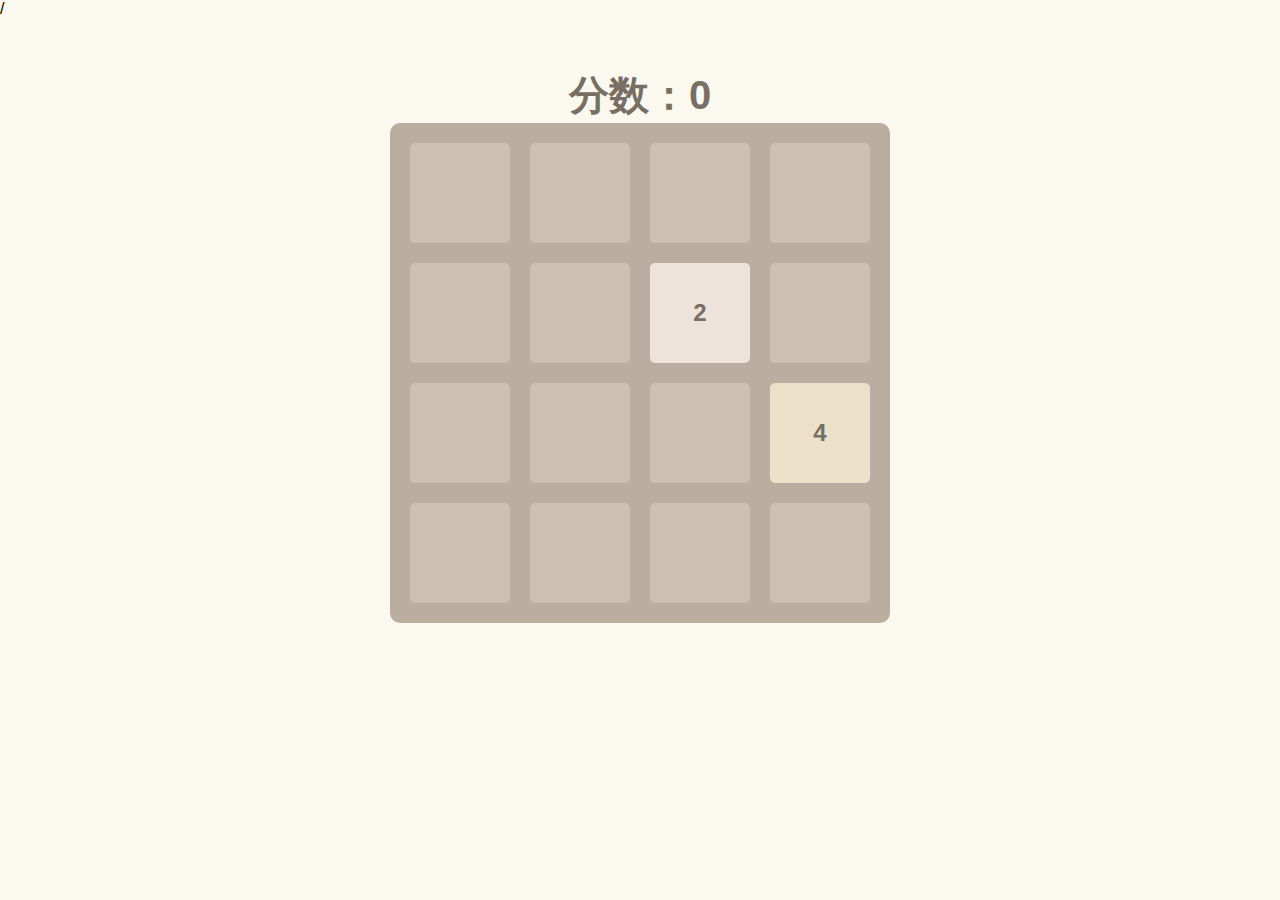
==== index.html @ f1e6ff45 "Add files via upload" ====
<!DOCTYPE html>
<html lang="en">

<head>
    <meta charset="UTF-8">
    <meta name="viewport" content="width=device-width, initial-scale=1.0">
    <link rel="stylesheet" href="./index.css">/
    <link rel="shortcut icon" href="https://www.2048.org/favicon.ico">
    <title>2048</title>
</head>

<body>
    <p class="grade">分数：<span id="score01">000</span> </p>
    <div class="all">
        <div class="cell n2" id="c00">2</div>
        <div class="cell n4" id="c01">4</div>
        <div class="cell n8" id="c02">8</div>
        <div class="cell n16" id="c03">16</div>
        <div class="cell n32" id="c10">32</div>
        <div class="cell n64" id="c11">64</div>
        <div class="cell n128" id="c12">128</div>
        <div class="cell n256" id="c13">256</div>
        <div class="cell n512" id="c20">512</div>
        <div class="cell n1024" id="c21">1024</div>
        <div class="cell n2048" id="c22">2048</div>
        <div class="cell n4096" id="c23">4096</div>
        <div class="cell n8192" id="c30">8192</div>
        <div class="cell" id="c31"></div>
        <div class="cell" id="c32"></div>
        <div class="cell" id="c33"></div>

    </div>
    <div class="gameover">
        <p>
            游戏结束！<br> 分数：<span id="score02">999999999</span> <br>
            <a href="">再来一次</a>
        </p>
    </div>
    <script src="./index.js"></script>
</body>

</html>
---- index.css ----
* {
    padding: 0;
    margin: 0;
    font-family: Arial;
    text-decoration: none;
}

body {
    background-color: #FAF8EF;
}

.grade {
    width: 500px;
    margin: 0 auto;
    margin-top: 50px;
    font-size: 40px;
    text-align: center;
    font-weight: bold;
    color: #776E65;
}

.all {
    width: 500px;
    height: 500px;
    margin: auto;
    background-color: #BBADA0;
    border-radius: 10px;
}

.cell {
    width: 100px;
    height: 100px;
    margin-top: 20px;
    margin-left: 20px;
    background-color: #ccc0b3;
    float: left;
    border-radius: 5px;
    font-size: 24px;
    font-weight: bold;
    color: #776E65;
    line-height: 100px;
    text-align: center;
}

.n2 {
    background-color: #eee3da;
}

.n4 {
    background-color: #ede0c8;
}

.n8 {
    background-color: #f2b179;
}

.n16 {
    background-color: #f59563;
}

.n32 {
    background-color: #f67c5f;
}

.n64 {
    background-color: #f65e3b;
}

.n128 {
    background-color: #edcf72;
}

.n256 {
    background-color: #edcc61;
}

.n512 {
    background-color: #9c0;
}

.n1024 {
    background-color: #33b5e5;
}

.n2048 {
    background-color: #09c;
}

.n4096 {
    background-color: #a6c;
}

.n8192 {
    background-color: #93c;
}

.gameover {
    display: none;
    position: absolute;
    top: 0;
    bottom: 0;
    left: 0;
    right: 0;
    background: rgba(0, 0, 0, 0.3);
}

.gameover p {
    width: 400px;
    height: 300px;
    background-color: white;
    position: absolute;
    top: 50%;
    left: 50%;
    margin-top: -150px;
    margin-left: -200px;
    border: solid 1px black;
    border-radius: 10px;
    font-size: 40px;
    line-height: 100px;
    text-align: center;
}

.gameover p a {
    background-color: #8F7A66;
    border-radius: 5px;
    padding: 15px;
    color: white;
}
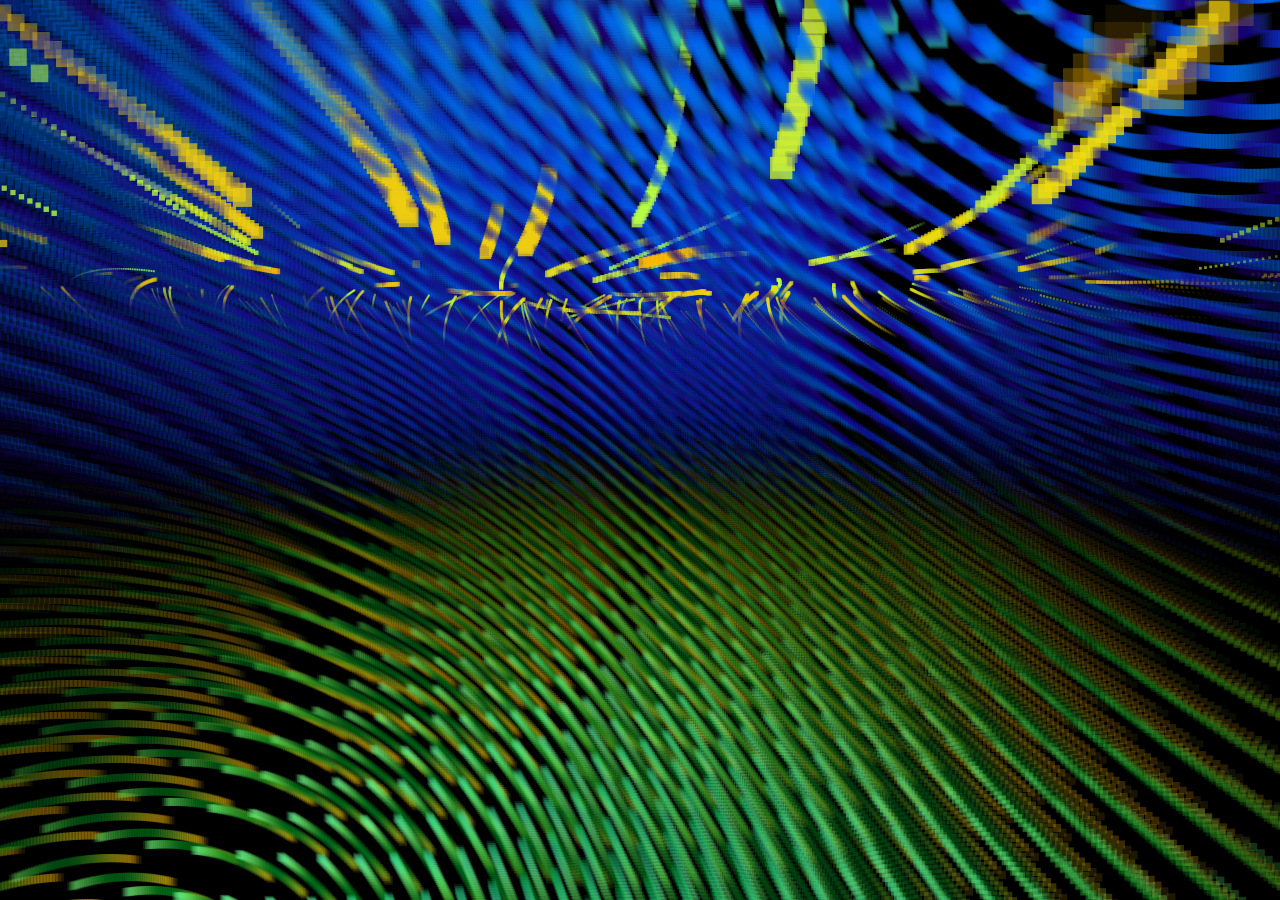
==== commit 174506fe: "Add files via upload" ====
--- a/index.html
+++ b/index.html
@@ -1,42 +1,567 @@
-<!DOCTYPE html>
-<html lang="en">
-
-<head>
-    <meta charset="UTF-8">
-    <meta name="viewport" content="width=device-width, initial-scale=1.0">
-    <link rel="stylesheet" href="./index.css">/
-    <link rel="shortcut icon" href="https://www.2048.org/favicon.ico">
-    <title>2048</title>
-</head>
-
-<body>
-    <p class="grade">分数：<span id="score01">000</span> </p>
-    <div class="all">
-        <div class="cell n2" id="c00">2</div>
-        <div class="cell n4" id="c01">4</div>
-        <div class="cell n8" id="c02">8</div>
-        <div class="cell n16" id="c03">16</div>
-        <div class="cell n32" id="c10">32</div>
-        <div class="cell n64" id="c11">64</div>
-        <div class="cell n128" id="c12">128</div>
-        <div class="cell n256" id="c13">256</div>
-        <div class="cell n512" id="c20">512</div>
-        <div class="cell n1024" id="c21">1024</div>
-        <div class="cell n2048" id="c22">2048</div>
-        <div class="cell n4096" id="c23">4096</div>
-        <div class="cell n8192" id="c30">8192</div>
-        <div class="cell" id="c31"></div>
-        <div class="cell" id="c32"></div>
-        <div class="cell" id="c33"></div>
-
-    </div>
-    <div class="gameover">
-        <p>
-            游戏结束！<br> 分数：<span id="score02">999999999</span> <br>
-            <a href="">再来一次</a>
-        </p>
-    </div>
-    <script src="./index.js"></script>
-</body>
-
-</html>+<!DOCTYPE HTML PUBLIC "-//W3C//DTD HTML 4.0 Transitional//EN">
+ 
+<embed src="D:\音乐\G.E.M.邓紫棋 - 龙卷风.mp3 " width="0" height="0" type="audio/mpeg loop="ture" autostart="ture" volume="0" .></EMBED>
+<HTML>
+<HEAD>
+  <TITLE> New Document </TITLE>
+  <META NAME="Generator" CONTENT="EditPlus">
+  <META NAME="Author" CONTENT="">
+  <META NAME="Keywords" CONTENT="">
+  <META NAME="Description" CONTENT="">
+  <style>
+      html, body {
+          margin: 0px;
+          width: 100%;
+          height: 100%;
+          overflow: hidden;
+          background: #000;
+      }
+
+      #canvas {
+          position: absolute;
+          width: 100%;
+          height: 100%;
+      }
+  </style>
+</HEAD>
+
+<BODY>
+  <canvas id="canvas"></canvas>
+  <script>
+      function project3D(x, y, z, vars) {
+
+          var p, d;
+          x -= vars.camX;
+          y -= vars.camY - 8;
+          z -= vars.camZ;
+          p = Math.atan2(x, z);
+          d = Math.sqrt(x * x + z * z);
+          x = Math.sin(p - vars.yaw) * d;
+          z = Math.cos(p - vars.yaw) * d;
+          p = Math.atan2(y, z);
+          d = Math.sqrt(y * y + z * z);
+          y = Math.sin(p - vars.pitch) * d;
+          z = Math.cos(p - vars.pitch) * d;
+          var rx1 = -1000;
+          var ry1 = 1;
+          var rx2 = 1000;
+          var ry2 = 1;
+          var rx3 = 0;
+          var ry3 = 0;
+          var rx4 = x;
+          var ry4 = z;
+          var uc = (ry4 - ry3) * (rx2 - rx1) - (rx4 - rx3) * (ry2 - ry1);
+          var ua = ((rx4 - rx3) * (ry1 - ry3) - (ry4 - ry3) * (rx1 - rx3)) / uc;
+          var ub = ((rx2 - rx1) * (ry1 - ry3) - (ry2 - ry1) * (rx1 - rx3)) / uc;
+          if (!z) z = 0.000000001;
+          if (ua > 0 && ua < 1 && ub > 0 && ub < 1) {
+              return {
+                  x: vars.cx + (rx1 + ua * (rx2 - rx1)) * vars.scale,
+                  y: vars.cy + y / z * vars.scale,
+                  d: (x * x + y * y + z * z)
+              };
+          } else {
+              return { d: -1 };
+          }
+      }
+
+
+      function elevation(x, y, z) {
+
+          var dist = Math.sqrt(x * x + y * y + z * z);
+          if (dist && z / dist >= -1 && z / dist <= 1) return Math.acos(z / dist);
+          return 0.00000001;
+      }
+
+
+      function rgb(col) {
+
+          col += 0.000001;
+          var r = parseInt((0.5 + Math.sin(col) * 0.5) * 16);
+          var g = parseInt((0.5 + Math.cos(col) * 0.5) * 16);
+          var b = parseInt((0.5 - Math.sin(col) * 0.5) * 16);
+          return "#" + r.toString(16) + g.toString(16) + b.toString(16);
+      }
+
+
+      function interpolateColors(RGB1, RGB2, degree) {
+
+          var w2 = degree;
+          var w1 = 1 - w2;
+          return [w1 * RGB1[0] + w2 * RGB2[0], w1 * RGB1[1] + w2 * RGB2[1], w1 * RGB1[2] + w2 * RGB2[2]];
+      }
+
+
+      function rgbArray(col) {
+
+          col += 0.000001;
+          var r = parseInt((0.5 + Math.sin(col) * 0.5) * 256);
+          var g = parseInt((0.5 + Math.cos(col) * 0.5) * 256);
+          var b = parseInt((0.5 - Math.sin(col) * 0.5) * 256);
+          return [r, g, b];
+      }
+
+
+      function colorString(arr) {
+
+          var r = parseInt(arr[0]);
+          var g = parseInt(arr[1]);
+          var b = parseInt(arr[2]);
+          return "#" + ("0" + r.toString(16)).slice(-2) + ("0" + g.toString(16)).slice(-2) + ("0" + b.toString(16)).slice(-2);
+      }
+
+
+      function process(vars) {
+
+
+          if (vars.points.length < vars.initParticles) for (var i = 0; i < 5; ++i) spawnParticle(vars);
+          var p, d, t;
+
+          p = Math.atan2(vars.camX, vars.camZ);
+          d = Math.sqrt(vars.camX * vars.camX + vars.camZ * vars.camZ);
+          d -= Math.sin(vars.frameNo / 80) / 25;
+          t = Math.cos(vars.frameNo / 300) / 165;
+          vars.camX = Math.sin(p + t) * d;
+          vars.camZ = Math.cos(p + t) * d;
+          vars.camY = -Math.sin(vars.frameNo / 220) * 15;
+          vars.yaw = Math.PI + p + t;
+          vars.pitch = elevation(vars.camX, vars.camZ, vars.camY) - Math.PI / 2;
+
+          var t;
+          for (var i = 0; i < vars.points.length; ++i) {
+
+              x = vars.points[i].x;
+              y = vars.points[i].y;
+              z = vars.points[i].z;
+              d = Math.sqrt(x * x + z * z) / 1.0075;
+              t = .1 / (1 + d * d / 5);
+              p = Math.atan2(x, z) + t;
+              vars.points[i].x = Math.sin(p) * d;
+              vars.points[i].z = Math.cos(p) * d;
+              vars.points[i].y += vars.points[i].vy * t * ((Math.sqrt(vars.distributionRadius) - d) * 2);
+              if (vars.points[i].y > vars.vortexHeight / 2 || d < .25) {
+                  vars.points.splice(i, 1);
+                  spawnParticle(vars);
+              }
+          }
+      }
+
+      function drawFloor(vars) {
+
+          var x, y, z, d, point, a;
+          for (var i = -25; i <= 25; i += 1) {
+              for (var j = -25; j <= 25; j += 1) {
+                  x = i * 2;
+                  z = j * 2;
+                  y = vars.floor;
+                  d = Math.sqrt(x * x + z * z);
+                  point = project3D(x, y - d * d / 85, z, vars);
+                  if (point.d != -1) {
+                      size = 1 + 15000 / (1 + point.d);
+                      a = 0.15 - Math.pow(d / 50, 4) * 0.15;
+                      if (a > 0) {
+                          vars.ctx.fillStyle = colorString(interpolateColors(rgbArray(d / 26 - vars.frameNo / 40), [0, 128, 32], .5 + Math.sin(d / 6 - vars.frameNo / 8) / 2));
+                          vars.ctx.globalAlpha = a;
+                          vars.ctx.fillRect(point.x - size / 2, point.y - size / 2, size, size);
+                      }
+                  }
+              }
+          }
+          vars.ctx.fillStyle = "#82f";
+          for (var i = -25; i <= 25; i += 1) {
+              for (var j = -25; j <= 25; j += 1) {
+                  x = i * 2;
+                  z = j * 2;
+                  y = -vars.floor;
+                  d = Math.sqrt(x * x + z * z);
+                  point = project3D(x, y + d * d / 85, z, vars);
+                  if (point.d != -1) {
+                      size = 1 + 15000 / (1 + point.d);
+                      a = 0.15 - Math.pow(d / 50, 4) * 0.15;
+                      if (a > 0) {
+                          vars.ctx.fillStyle = colorString(interpolateColors(rgbArray(-d / 26 - vars.frameNo / 40), [32, 0, 128], .5 + Math.sin(-d / 6 - vars.frameNo / 8) / 2));
+                          vars.ctx.globalAlpha = a;
+                          vars.ctx.fillRect(point.x - size / 2, point.y - size / 2, size, size);
+                      }
+                  }
+              }
+          }
+      }
+
+      function sortFunction(a, b) {
+          return b.dist - a.dist;
+      }
+
+      function draw(vars) {
+
+          vars.ctx.globalAlpha = .15;
+          vars.ctx.fillStyle = "#000";
+          vars.ctx.fillRect(0, 0, canvas.width, canvas.height);
+
+          drawFloor(vars);
+
+          var point, x, y, z, a;
+          for (var i = 0; i < vars.points.length; ++i) {
+              x = vars.points[i].x;
+              y = vars.points[i].y;
+              z = vars.points[i].z;
+              point = project3D(x, y, z, vars);
+              if (point.d != -1) {
+                  vars.points[i].dist = point.d;
+                  size = 1 + vars.points[i].radius / (1 + point.d);
+                  d = Math.abs(vars.points[i].y);
+                  a = .8 - Math.pow(d / (vars.vortexHeight / 2), 1000) * .8;
+                  vars.ctx.globalAlpha = a >= 0 && a <= 1 ? a : 0;
+                  vars.ctx.fillStyle = rgb(vars.points[i].color);
+                  if (point.x > -1 && point.x < vars.canvas.width && point.y > -1 && point.y < vars.canvas.height) vars.ctx.fillRect(point.x - size / 2, point.y - size / 2, size, size);
+              }
+          }
+          vars.points.sort(sortFunction);
+      }
+
+
+      function spawnParticle(vars) {
+
+          var p, ls;
+          pt = {};
+          p = Math.PI * 2 * Math.random();
+          ls = Math.sqrt(Math.random() * vars.distributionRadius);
+          pt.x = Math.sin(p) * ls;
+          pt.y = -vars.vortexHeight / 2;
+          pt.vy = vars.initV / 20 + Math.random() * vars.initV;
+          pt.z = Math.cos(p) * ls;
+          pt.radius = 200 + 800 * Math.random();
+          pt.color = pt.radius / 1000 + vars.frameNo / 250;
+          vars.points.push(pt);
+      }
+
+      function frame(vars) {
+
+          if (vars === undefined) {
+              var vars = {};
+              vars.canvas = document.querySelector("canvas");
+              vars.ctx = vars.canvas.getContext("2d");
+              vars.canvas.width = document.body.clientWidth;
+              vars.canvas.height = document.body.clientHeight;
+              window.addEventListener("resize", function () {
+                  vars.canvas.width = document.body.clientWidth;
+                  vars.canvas.height = document.body.clientHeight;
+                  vars.cx = vars.canvas.width / 2;
+                  vars.cy = vars.canvas.height / 2;
+              }, true);
+              vars.frameNo = 0;
+
+              vars.camX = 0;
+              vars.camY = 0;
+              vars.camZ = -14;
+              vars.pitch = elevation(vars.camX, vars.camZ, vars.camY) - Math.PI / 2;
+              vars.yaw = 0;
+              vars.cx = vars.canvas.width / 2;
+              vars.cy = vars.canvas.height / 2;
+              vars.bounding = 10;
+              vars.scale = 500;
+              vars.floor = 26.5;
+
+              vars.points = [];
+              vars.initParticles = 2000;
+              vars.initV = .01;
+              vars.distributionRadius = 800;
+              vars.vortexHeight = 25;
+          }
+
+          vars.frameNo++;
+          requestAnimationFrame(function () {
+              frame(vars);
+          });
+
+          process(vars);
+          draw(vars);
+      }
+      frame();
+
+  </script>
+</BODY>
+</HTML> <!DOCTYPE HTML PUBLIC "-//W3C//DTD HTML 4.0 Transitional//EN">
+ 
+   <!-- <embed src="D:\音乐\G.E.M.邓紫棋 - 龙卷风.mp3 " width="0" height="0" type="audio/mpeg loop="ture" autostart="ture" volume="0" .></EMBED> -->
+ <HTML>
+ <HEAD>
+     <TITLE> New Document </TITLE>
+     <META NAME="Generator" CONTENT="EditPlus">
+     <META NAME="Author" CONTENT="">
+     <META NAME="Keywords" CONTENT="">
+     <META NAME="Description" CONTENT="">
+     <style>
+         html, body {
+             margin: 0px;
+             width: 100%;
+             height: 100%;
+             overflow: hidden;
+             background: #000;
+         }
+ 
+         #canvas {
+             position: absolute;
+             width: 100%;
+             height: 100%;
+         }
+     </style>
+ </HEAD>
+ 
+ <BODY>
+     <canvas id="canvas"></canvas>
+     <script>
+         function project3D(x, y, z, vars) {
+ 
+             var p, d;
+             x -= vars.camX;
+             y -= vars.camY - 8;
+             z -= vars.camZ;
+             p = Math.atan2(x, z);
+             d = Math.sqrt(x * x + z * z);
+             x = Math.sin(p - vars.yaw) * d;
+             z = Math.cos(p - vars.yaw) * d;
+             p = Math.atan2(y, z);
+             d = Math.sqrt(y * y + z * z);
+             y = Math.sin(p - vars.pitch) * d;
+             z = Math.cos(p - vars.pitch) * d;
+             var rx1 = -1000;
+             var ry1 = 1;
+             var rx2 = 1000;
+             var ry2 = 1;
+             var rx3 = 0;
+             var ry3 = 0;
+             var rx4 = x;
+             var ry4 = z;
+             var uc = (ry4 - ry3) * (rx2 - rx1) - (rx4 - rx3) * (ry2 - ry1);
+             var ua = ((rx4 - rx3) * (ry1 - ry3) - (ry4 - ry3) * (rx1 - rx3)) / uc;
+             var ub = ((rx2 - rx1) * (ry1 - ry3) - (ry2 - ry1) * (rx1 - rx3)) / uc;
+             if (!z) z = 0.000000001;
+             if (ua > 0 && ua < 1 && ub > 0 && ub < 1) {
+                 return {
+                     x: vars.cx + (rx1 + ua * (rx2 - rx1)) * vars.scale,
+                     y: vars.cy + y / z * vars.scale,
+                     d: (x * x + y * y + z * z)
+                 };
+             } else {
+                 return { d: -1 };
+             }
+         }
+ 
+ 
+         function elevation(x, y, z) {
+ 
+             var dist = Math.sqrt(x * x + y * y + z * z);
+             if (dist && z / dist >= -1 && z / dist <= 1) return Math.acos(z / dist);
+             return 0.00000001;
+         }
+ 
+ 
+         function rgb(col) {
+ 
+             col += 0.000001;
+             var r = parseInt((0.5 + Math.sin(col) * 0.5) * 16);
+             var g = parseInt((0.5 + Math.cos(col) * 0.5) * 16);
+             var b = parseInt((0.5 - Math.sin(col) * 0.5) * 16);
+             return "#" + r.toString(16) + g.toString(16) + b.toString(16);
+         }
+ 
+ 
+         function interpolateColors(RGB1, RGB2, degree) {
+ 
+             var w2 = degree;
+             var w1 = 1 - w2;
+             return [w1 * RGB1[0] + w2 * RGB2[0], w1 * RGB1[1] + w2 * RGB2[1], w1 * RGB1[2] + w2 * RGB2[2]];
+         }
+ 
+ 
+         function rgbArray(col) {
+ 
+             col += 0.000001;
+             var r = parseInt((0.5 + Math.sin(col) * 0.5) * 256);
+             var g = parseInt((0.5 + Math.cos(col) * 0.5) * 256);
+             var b = parseInt((0.5 - Math.sin(col) * 0.5) * 256);
+             return [r, g, b];
+         }
+ 
+ 
+         function colorString(arr) {
+ 
+             var r = parseInt(arr[0]);
+             var g = parseInt(arr[1]);
+             var b = parseInt(arr[2]);
+             return "#" + ("0" + r.toString(16)).slice(-2) + ("0" + g.toString(16)).slice(-2) + ("0" + b.toString(16)).slice(-2);
+         }
+ 
+ 
+         function process(vars) {
+ 
+ 
+             if (vars.points.length < vars.initParticles) for (var i = 0; i < 5; ++i) spawnParticle(vars);
+             var p, d, t;
+ 
+             p = Math.atan2(vars.camX, vars.camZ);
+             d = Math.sqrt(vars.camX * vars.camX + vars.camZ * vars.camZ);
+             d -= Math.sin(vars.frameNo / 80) / 25;
+             t = Math.cos(vars.frameNo / 300) / 165;
+             vars.camX = Math.sin(p + t) * d;
+             vars.camZ = Math.cos(p + t) * d;
+             vars.camY = -Math.sin(vars.frameNo / 220) * 15;
+             vars.yaw = Math.PI + p + t;
+             vars.pitch = elevation(vars.camX, vars.camZ, vars.camY) - Math.PI / 2;
+ 
+             var t;
+             for (var i = 0; i < vars.points.length; ++i) {
+ 
+                 x = vars.points[i].x;
+                 y = vars.points[i].y;
+                 z = vars.points[i].z;
+                 d = Math.sqrt(x * x + z * z) / 1.0075;
+                 t = .1 / (1 + d * d / 5);
+                 p = Math.atan2(x, z) + t;
+                 vars.points[i].x = Math.sin(p) * d;
+                 vars.points[i].z = Math.cos(p) * d;
+                 vars.points[i].y += vars.points[i].vy * t * ((Math.sqrt(vars.distributionRadius) - d) * 2);
+                 if (vars.points[i].y > vars.vortexHeight / 2 || d < .25) {
+                     vars.points.splice(i, 1);
+                     spawnParticle(vars);
+                 }
+             }
+         }
+ 
+         function drawFloor(vars) {
+ 
+             var x, y, z, d, point, a;
+             for (var i = -25; i <= 25; i += 1) {
+                 for (var j = -25; j <= 25; j += 1) {
+                     x = i * 2;
+                     z = j * 2;
+                     y = vars.floor;
+                     d = Math.sqrt(x * x + z * z);
+                     point = project3D(x, y - d * d / 85, z, vars);
+                     if (point.d != -1) {
+                         size = 1 + 15000 / (1 + point.d);
+                         a = 0.15 - Math.pow(d / 50, 4) * 0.15;
+                         if (a > 0) {
+                             vars.ctx.fillStyle = colorString(interpolateColors(rgbArray(d / 26 - vars.frameNo / 40), [0, 128, 32], .5 + Math.sin(d / 6 - vars.frameNo / 8) / 2));
+                             vars.ctx.globalAlpha = a;
+                             vars.ctx.fillRect(point.x - size / 2, point.y - size / 2, size, size);
+                         }
+                     }
+                 }
+             }
+             vars.ctx.fillStyle = "#82f";
+             for (var i = -25; i <= 25; i += 1) {
+                 for (var j = -25; j <= 25; j += 1) {
+                     x = i * 2;
+                     z = j * 2;
+                     y = -vars.floor;
+                     d = Math.sqrt(x * x + z * z);
+                     point = project3D(x, y + d * d / 85, z, vars);
+                     if (point.d != -1) {
+                         size = 1 + 15000 / (1 + point.d);
+                         a = 0.15 - Math.pow(d / 50, 4) * 0.15;
+                         if (a > 0) {
+                             vars.ctx.fillStyle = colorString(interpolateColors(rgbArray(-d / 26 - vars.frameNo / 40), [32, 0, 128], .5 + Math.sin(-d / 6 - vars.frameNo / 8) / 2));
+                             vars.ctx.globalAlpha = a;
+                             vars.ctx.fillRect(point.x - size / 2, point.y - size / 2, size, size);
+                         }
+                     }
+                 }
+             }
+         }
+ 
+         function sortFunction(a, b) {
+             return b.dist - a.dist;
+         }
+ 
+         function draw(vars) {
+ 
+             vars.ctx.globalAlpha = .15;
+             vars.ctx.fillStyle = "#000";
+             vars.ctx.fillRect(0, 0, canvas.width, canvas.height);
+ 
+             drawFloor(vars);
+ 
+             var point, x, y, z, a;
+             for (var i = 0; i < vars.points.length; ++i) {
+                 x = vars.points[i].x;
+                 y = vars.points[i].y;
+                 z = vars.points[i].z;
+                 point = project3D(x, y, z, vars);
+                 if (point.d != -1) {
+                     vars.points[i].dist = point.d;
+                     size = 1 + vars.points[i].radius / (1 + point.d);
+                     d = Math.abs(vars.points[i].y);
+                     a = .8 - Math.pow(d / (vars.vortexHeight / 2), 1000) * .8;
+                     vars.ctx.globalAlpha = a >= 0 && a <= 1 ? a : 0;
+                     vars.ctx.fillStyle = rgb(vars.points[i].color);
+                     if (point.x > -1 && point.x < vars.canvas.width && point.y > -1 && point.y < vars.canvas.height) vars.ctx.fillRect(point.x - size / 2, point.y - size / 2, size, size);
+                 }
+             }
+             vars.points.sort(sortFunction);
+         }
+ 
+ 
+         function spawnParticle(vars) {
+ 
+             var p, ls;
+             pt = {};
+             p = Math.PI * 2 * Math.random();
+             ls = Math.sqrt(Math.random() * vars.distributionRadius);
+             pt.x = Math.sin(p) * ls;
+             pt.y = -vars.vortexHeight / 2;
+             pt.vy = vars.initV / 20 + Math.random() * vars.initV;
+             pt.z = Math.cos(p) * ls;
+             pt.radius = 200 + 800 * Math.random();
+             pt.color = pt.radius / 1000 + vars.frameNo / 250;
+             vars.points.push(pt);
+         }
+ 
+         function frame(vars) {
+ 
+             if (vars === undefined) {
+                 var vars = {};
+                 vars.canvas = document.querySelector("canvas");
+                 vars.ctx = vars.canvas.getContext("2d");
+                 vars.canvas.width = document.body.clientWidth;
+                 vars.canvas.height = document.body.clientHeight;
+                 window.addEventListener("resize", function () {
+                     vars.canvas.width = document.body.clientWidth;
+                     vars.canvas.height = document.body.clientHeight;
+                     vars.cx = vars.canvas.width / 2;
+                     vars.cy = vars.canvas.height / 2;
+                 }, true);
+                 vars.frameNo = 0;
+ 
+                 vars.camX = 0;
+                 vars.camY = 0;
+                 vars.camZ = -14;
+                 vars.pitch = elevation(vars.camX, vars.camZ, vars.camY) - Math.PI / 2;
+                 vars.yaw = 0;
+                 vars.cx = vars.canvas.width / 2;
+                 vars.cy = vars.canvas.height / 2;
+                 vars.bounding = 10;
+                 vars.scale = 500;
+                 vars.floor = 26.5;
+ 
+                 vars.points = [];
+                 vars.initParticles = 2000;
+                 vars.initV = .01;
+                 vars.distributionRadius = 800;
+                 vars.vortexHeight = 25;
+             }
+ 
+             vars.frameNo++;
+             requestAnimationFrame(function () {
+                 frame(vars);
+             });
+ 
+             process(vars);
+             draw(vars);
+         }
+         frame();
+ 
+     </script>
+ </BODY>
+ </HTML>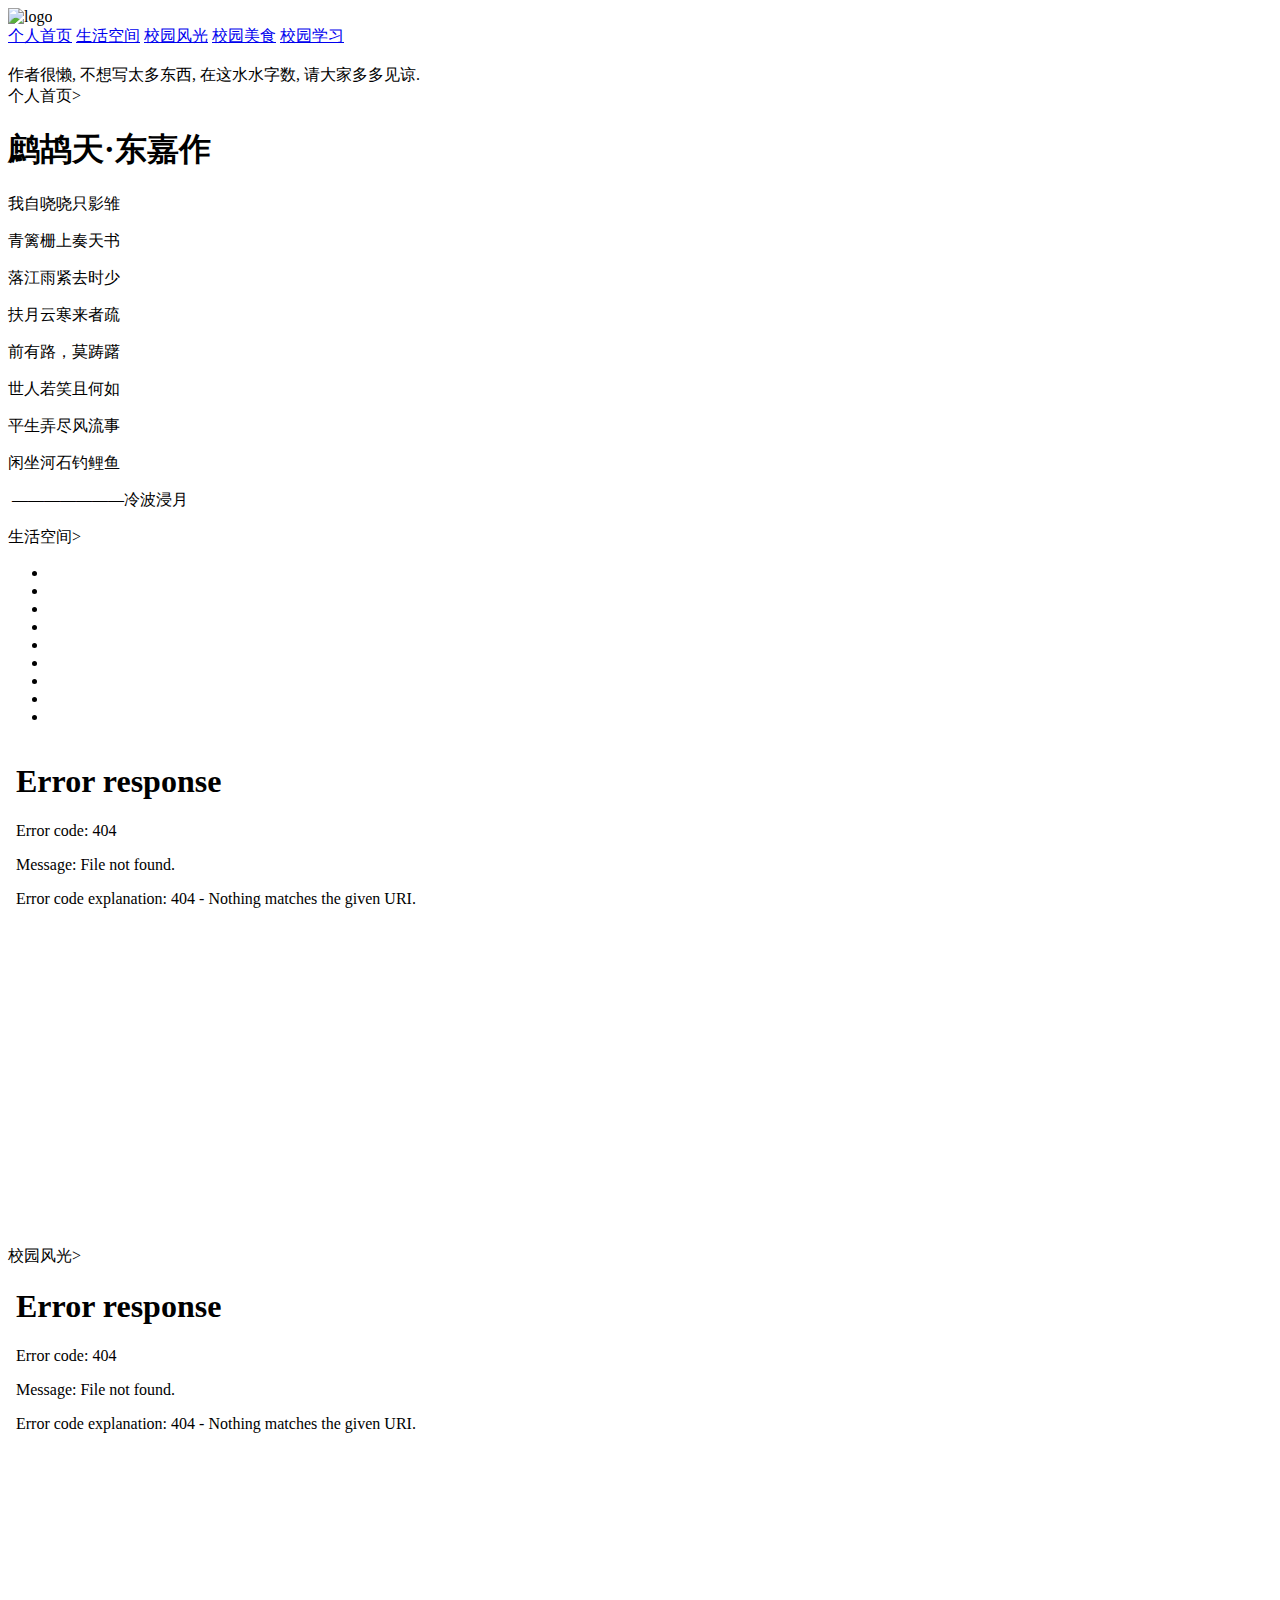
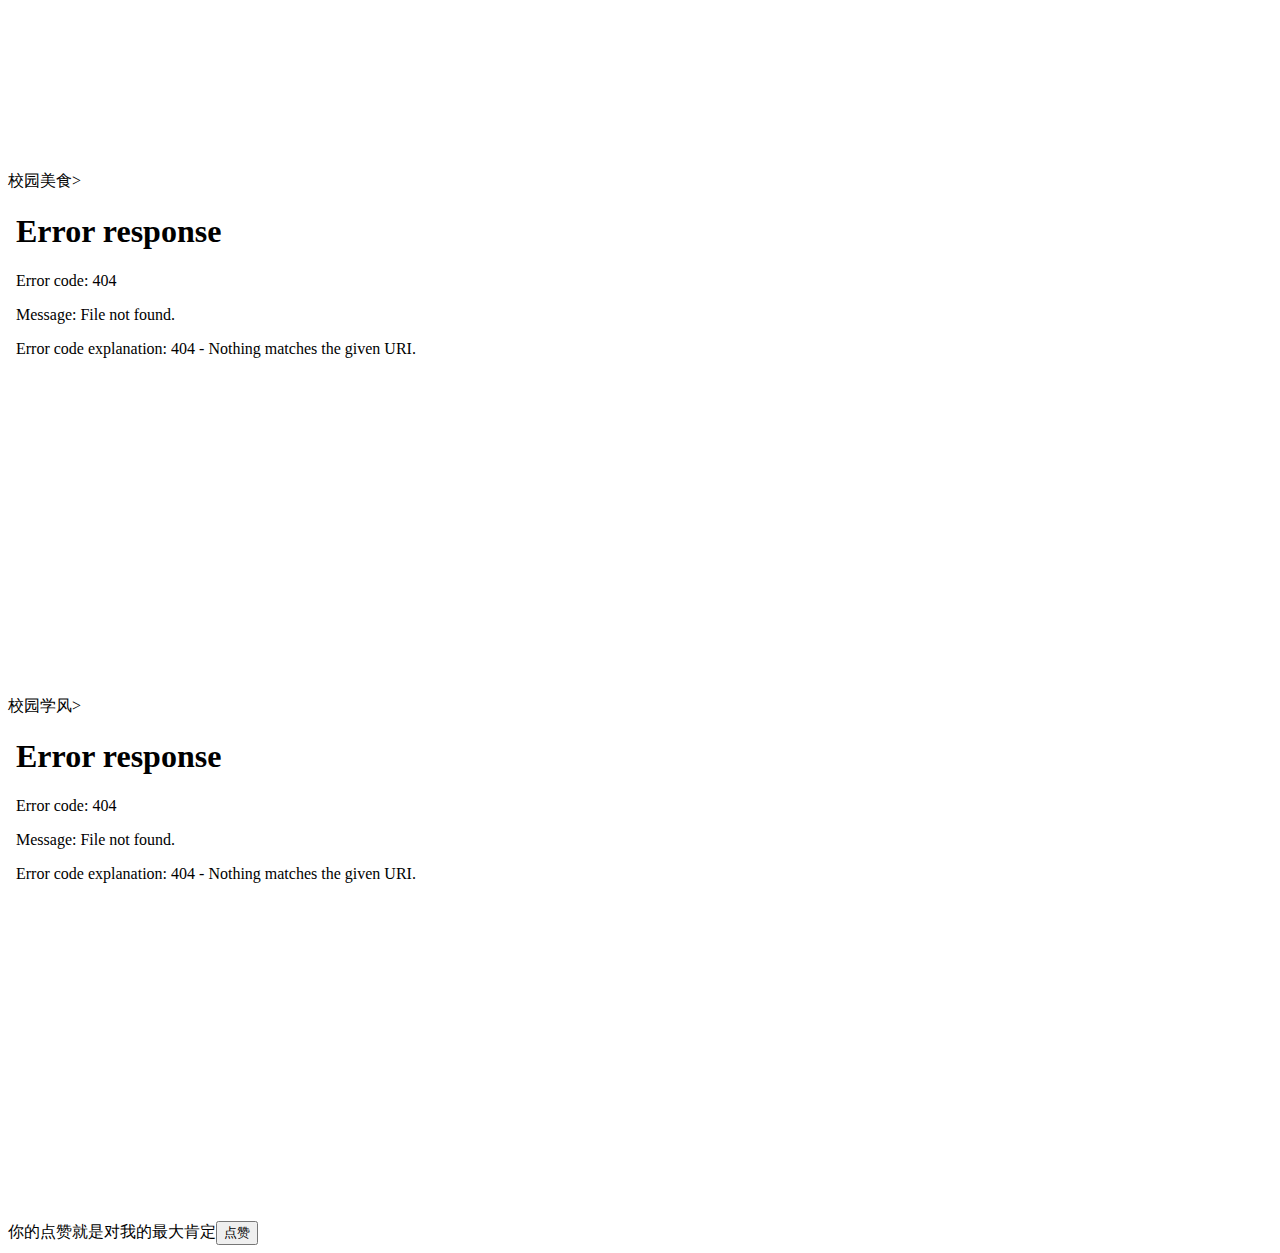
==== commit 20595c3d: "Add files via upload" ====
--- a/index.html
+++ b/index.html
@@ -1,567 +1,142 @@
-<!DOCTYPE HTML PUBLIC "-//W3C//DTD HTML 4.0 Transitional//EN">
- 
-<embed src="D:\音乐\G.E.M.邓紫棋 - 龙卷风.mp3 " width="0" height="0" type="audio/mpeg loop="ture" autostart="ture" volume="0" .></EMBED>
-<HTML>
-<HEAD>
-  <TITLE> New Document </TITLE>
-  <META NAME="Generator" CONTENT="EditPlus">
-  <META NAME="Author" CONTENT="">
-  <META NAME="Keywords" CONTENT="">
-  <META NAME="Description" CONTENT="">
-  <style>
-      html, body {
-          margin: 0px;
-          width: 100%;
-          height: 100%;
-          overflow: hidden;
-          background: #000;
-      }
+<!DOCTYPE html>
+<html lang="en">
+  <head>
+    <meta charset="UTF-8" />
+    <meta http-equiv="X-UA-Compatible" content="IE=edge" />
+    <meta name="viewport" content="width=device-width, initial-scale=1.0" />
+    <link rel="stylesheet" href="css/bootstrap.min.css" />
+    <link
+      rel="stylesheet"
+      href="css/font-awesome-4.7.0/css/font-awesome.min.css"
+    />
+    <link rel="stylesheet" href="css/style-index.css" />
+    <script src="js/jquery.min.js"></script>
+    <script src="js/index-js.js"></script>
+    <title>webpages</title>
+  </head>
 
-      #canvas {
-          position: absolute;
-          width: 100%;
-          height: 100%;
-      }
-  </style>
-</HEAD>
-
-<BODY>
-  <canvas id="canvas"></canvas>
-  <script>
-      function project3D(x, y, z, vars) {
-
-          var p, d;
-          x -= vars.camX;
-          y -= vars.camY - 8;
-          z -= vars.camZ;
-          p = Math.atan2(x, z);
-          d = Math.sqrt(x * x + z * z);
-          x = Math.sin(p - vars.yaw) * d;
-          z = Math.cos(p - vars.yaw) * d;
-          p = Math.atan2(y, z);
-          d = Math.sqrt(y * y + z * z);
-          y = Math.sin(p - vars.pitch) * d;
-          z = Math.cos(p - vars.pitch) * d;
-          var rx1 = -1000;
-          var ry1 = 1;
-          var rx2 = 1000;
-          var ry2 = 1;
-          var rx3 = 0;
-          var ry3 = 0;
-          var rx4 = x;
-          var ry4 = z;
-          var uc = (ry4 - ry3) * (rx2 - rx1) - (rx4 - rx3) * (ry2 - ry1);
-          var ua = ((rx4 - rx3) * (ry1 - ry3) - (ry4 - ry3) * (rx1 - rx3)) / uc;
-          var ub = ((rx2 - rx1) * (ry1 - ry3) - (ry2 - ry1) * (rx1 - rx3)) / uc;
-          if (!z) z = 0.000000001;
-          if (ua > 0 && ua < 1 && ub > 0 && ub < 1) {
-              return {
-                  x: vars.cx + (rx1 + ua * (rx2 - rx1)) * vars.scale,
-                  y: vars.cy + y / z * vars.scale,
-                  d: (x * x + y * y + z * z)
-              };
-          } else {
-              return { d: -1 };
-          }
-      }
-
-
-      function elevation(x, y, z) {
-
-          var dist = Math.sqrt(x * x + y * y + z * z);
-          if (dist && z / dist >= -1 && z / dist <= 1) return Math.acos(z / dist);
-          return 0.00000001;
-      }
-
-
-      function rgb(col) {
-
-          col += 0.000001;
-          var r = parseInt((0.5 + Math.sin(col) * 0.5) * 16);
-          var g = parseInt((0.5 + Math.cos(col) * 0.5) * 16);
-          var b = parseInt((0.5 - Math.sin(col) * 0.5) * 16);
-          return "#" + r.toString(16) + g.toString(16) + b.toString(16);
-      }
-
-
-      function interpolateColors(RGB1, RGB2, degree) {
-
-          var w2 = degree;
-          var w1 = 1 - w2;
-          return [w1 * RGB1[0] + w2 * RGB2[0], w1 * RGB1[1] + w2 * RGB2[1], w1 * RGB1[2] + w2 * RGB2[2]];
-      }
-
-
-      function rgbArray(col) {
-
-          col += 0.000001;
-          var r = parseInt((0.5 + Math.sin(col) * 0.5) * 256);
-          var g = parseInt((0.5 + Math.cos(col) * 0.5) * 256);
-          var b = parseInt((0.5 - Math.sin(col) * 0.5) * 256);
-          return [r, g, b];
-      }
-
-
-      function colorString(arr) {
-
-          var r = parseInt(arr[0]);
-          var g = parseInt(arr[1]);
-          var b = parseInt(arr[2]);
-          return "#" + ("0" + r.toString(16)).slice(-2) + ("0" + g.toString(16)).slice(-2) + ("0" + b.toString(16)).slice(-2);
-      }
-
-
-      function process(vars) {
-
-
-          if (vars.points.length < vars.initParticles) for (var i = 0; i < 5; ++i) spawnParticle(vars);
-          var p, d, t;
-
-          p = Math.atan2(vars.camX, vars.camZ);
-          d = Math.sqrt(vars.camX * vars.camX + vars.camZ * vars.camZ);
-          d -= Math.sin(vars.frameNo / 80) / 25;
-          t = Math.cos(vars.frameNo / 300) / 165;
-          vars.camX = Math.sin(p + t) * d;
-          vars.camZ = Math.cos(p + t) * d;
-          vars.camY = -Math.sin(vars.frameNo / 220) * 15;
-          vars.yaw = Math.PI + p + t;
-          vars.pitch = elevation(vars.camX, vars.camZ, vars.camY) - Math.PI / 2;
-
-          var t;
-          for (var i = 0; i < vars.points.length; ++i) {
-
-              x = vars.points[i].x;
-              y = vars.points[i].y;
-              z = vars.points[i].z;
-              d = Math.sqrt(x * x + z * z) / 1.0075;
-              t = .1 / (1 + d * d / 5);
-              p = Math.atan2(x, z) + t;
-              vars.points[i].x = Math.sin(p) * d;
-              vars.points[i].z = Math.cos(p) * d;
-              vars.points[i].y += vars.points[i].vy * t * ((Math.sqrt(vars.distributionRadius) - d) * 2);
-              if (vars.points[i].y > vars.vortexHeight / 2 || d < .25) {
-                  vars.points.splice(i, 1);
-                  spawnParticle(vars);
-              }
-          }
-      }
-
-      function drawFloor(vars) {
-
-          var x, y, z, d, point, a;
-          for (var i = -25; i <= 25; i += 1) {
-              for (var j = -25; j <= 25; j += 1) {
-                  x = i * 2;
-                  z = j * 2;
-                  y = vars.floor;
-                  d = Math.sqrt(x * x + z * z);
-                  point = project3D(x, y - d * d / 85, z, vars);
-                  if (point.d != -1) {
-                      size = 1 + 15000 / (1 + point.d);
-                      a = 0.15 - Math.pow(d / 50, 4) * 0.15;
-                      if (a > 0) {
-                          vars.ctx.fillStyle = colorString(interpolateColors(rgbArray(d / 26 - vars.frameNo / 40), [0, 128, 32], .5 + Math.sin(d / 6 - vars.frameNo / 8) / 2));
-                          vars.ctx.globalAlpha = a;
-                          vars.ctx.fillRect(point.x - size / 2, point.y - size / 2, size, size);
-                      }
-                  }
-              }
-          }
-          vars.ctx.fillStyle = "#82f";
-          for (var i = -25; i <= 25; i += 1) {
-              for (var j = -25; j <= 25; j += 1) {
-                  x = i * 2;
-                  z = j * 2;
-                  y = -vars.floor;
-                  d = Math.sqrt(x * x + z * z);
-                  point = project3D(x, y + d * d / 85, z, vars);
-                  if (point.d != -1) {
-                      size = 1 + 15000 / (1 + point.d);
-                      a = 0.15 - Math.pow(d / 50, 4) * 0.15;
-                      if (a > 0) {
-                          vars.ctx.fillStyle = colorString(interpolateColors(rgbArray(-d / 26 - vars.frameNo / 40), [32, 0, 128], .5 + Math.sin(-d / 6 - vars.frameNo / 8) / 2));
-                          vars.ctx.globalAlpha = a;
-                          vars.ctx.fillRect(point.x - size / 2, point.y - size / 2, size, size);
-                      }
-                  }
-              }
-          }
-      }
-
-      function sortFunction(a, b) {
-          return b.dist - a.dist;
-      }
-
-      function draw(vars) {
-
-          vars.ctx.globalAlpha = .15;
-          vars.ctx.fillStyle = "#000";
-          vars.ctx.fillRect(0, 0, canvas.width, canvas.height);
-
-          drawFloor(vars);
-
-          var point, x, y, z, a;
-          for (var i = 0; i < vars.points.length; ++i) {
-              x = vars.points[i].x;
-              y = vars.points[i].y;
-              z = vars.points[i].z;
-              point = project3D(x, y, z, vars);
-              if (point.d != -1) {
-                  vars.points[i].dist = point.d;
-                  size = 1 + vars.points[i].radius / (1 + point.d);
-                  d = Math.abs(vars.points[i].y);
-                  a = .8 - Math.pow(d / (vars.vortexHeight / 2), 1000) * .8;
-                  vars.ctx.globalAlpha = a >= 0 && a <= 1 ? a : 0;
-                  vars.ctx.fillStyle = rgb(vars.points[i].color);
-                  if (point.x > -1 && point.x < vars.canvas.width && point.y > -1 && point.y < vars.canvas.height) vars.ctx.fillRect(point.x - size / 2, point.y - size / 2, size, size);
-              }
-          }
-          vars.points.sort(sortFunction);
-      }
-
-
-      function spawnParticle(vars) {
-
-          var p, ls;
-          pt = {};
-          p = Math.PI * 2 * Math.random();
-          ls = Math.sqrt(Math.random() * vars.distributionRadius);
-          pt.x = Math.sin(p) * ls;
-          pt.y = -vars.vortexHeight / 2;
-          pt.vy = vars.initV / 20 + Math.random() * vars.initV;
-          pt.z = Math.cos(p) * ls;
-          pt.radius = 200 + 800 * Math.random();
-          pt.color = pt.radius / 1000 + vars.frameNo / 250;
-          vars.points.push(pt);
-      }
-
-      function frame(vars) {
-
-          if (vars === undefined) {
-              var vars = {};
-              vars.canvas = document.querySelector("canvas");
-              vars.ctx = vars.canvas.getContext("2d");
-              vars.canvas.width = document.body.clientWidth;
-              vars.canvas.height = document.body.clientHeight;
-              window.addEventListener("resize", function () {
-                  vars.canvas.width = document.body.clientWidth;
-                  vars.canvas.height = document.body.clientHeight;
-                  vars.cx = vars.canvas.width / 2;
-                  vars.cy = vars.canvas.height / 2;
-              }, true);
-              vars.frameNo = 0;
-
-              vars.camX = 0;
-              vars.camY = 0;
-              vars.camZ = -14;
-              vars.pitch = elevation(vars.camX, vars.camZ, vars.camY) - Math.PI / 2;
-              vars.yaw = 0;
-              vars.cx = vars.canvas.width / 2;
-              vars.cy = vars.canvas.height / 2;
-              vars.bounding = 10;
-              vars.scale = 500;
-              vars.floor = 26.5;
-
-              vars.points = [];
-              vars.initParticles = 2000;
-              vars.initV = .01;
-              vars.distributionRadius = 800;
-              vars.vortexHeight = 25;
-          }
-
-          vars.frameNo++;
-          requestAnimationFrame(function () {
-              frame(vars);
-          });
-
-          process(vars);
-          draw(vars);
-      }
-      frame();
-
-  </script>
-</BODY>
-</HTML> <!DOCTYPE HTML PUBLIC "-//W3C//DTD HTML 4.0 Transitional//EN">
- 
-   <!-- <embed src="D:\音乐\G.E.M.邓紫棋 - 龙卷风.mp3 " width="0" height="0" type="audio/mpeg loop="ture" autostart="ture" volume="0" .></EMBED> -->
- <HTML>
- <HEAD>
-     <TITLE> New Document </TITLE>
-     <META NAME="Generator" CONTENT="EditPlus">
-     <META NAME="Author" CONTENT="">
-     <META NAME="Keywords" CONTENT="">
-     <META NAME="Description" CONTENT="">
-     <style>
-         html, body {
-             margin: 0px;
-             width: 100%;
-             height: 100%;
-             overflow: hidden;
-             background: #000;
-         }
- 
-         #canvas {
-             position: absolute;
-             width: 100%;
-             height: 100%;
-         }
-     </style>
- </HEAD>
- 
- <BODY>
-     <canvas id="canvas"></canvas>
-     <script>
-         function project3D(x, y, z, vars) {
- 
-             var p, d;
-             x -= vars.camX;
-             y -= vars.camY - 8;
-             z -= vars.camZ;
-             p = Math.atan2(x, z);
-             d = Math.sqrt(x * x + z * z);
-             x = Math.sin(p - vars.yaw) * d;
-             z = Math.cos(p - vars.yaw) * d;
-             p = Math.atan2(y, z);
-             d = Math.sqrt(y * y + z * z);
-             y = Math.sin(p - vars.pitch) * d;
-             z = Math.cos(p - vars.pitch) * d;
-             var rx1 = -1000;
-             var ry1 = 1;
-             var rx2 = 1000;
-             var ry2 = 1;
-             var rx3 = 0;
-             var ry3 = 0;
-             var rx4 = x;
-             var ry4 = z;
-             var uc = (ry4 - ry3) * (rx2 - rx1) - (rx4 - rx3) * (ry2 - ry1);
-             var ua = ((rx4 - rx3) * (ry1 - ry3) - (ry4 - ry3) * (rx1 - rx3)) / uc;
-             var ub = ((rx2 - rx1) * (ry1 - ry3) - (ry2 - ry1) * (rx1 - rx3)) / uc;
-             if (!z) z = 0.000000001;
-             if (ua > 0 && ua < 1 && ub > 0 && ub < 1) {
-                 return {
-                     x: vars.cx + (rx1 + ua * (rx2 - rx1)) * vars.scale,
-                     y: vars.cy + y / z * vars.scale,
-                     d: (x * x + y * y + z * z)
-                 };
-             } else {
-                 return { d: -1 };
-             }
-         }
- 
- 
-         function elevation(x, y, z) {
- 
-             var dist = Math.sqrt(x * x + y * y + z * z);
-             if (dist && z / dist >= -1 && z / dist <= 1) return Math.acos(z / dist);
-             return 0.00000001;
-         }
- 
- 
-         function rgb(col) {
- 
-             col += 0.000001;
-             var r = parseInt((0.5 + Math.sin(col) * 0.5) * 16);
-             var g = parseInt((0.5 + Math.cos(col) * 0.5) * 16);
-             var b = parseInt((0.5 - Math.sin(col) * 0.5) * 16);
-             return "#" + r.toString(16) + g.toString(16) + b.toString(16);
-         }
- 
- 
-         function interpolateColors(RGB1, RGB2, degree) {
- 
-             var w2 = degree;
-             var w1 = 1 - w2;
-             return [w1 * RGB1[0] + w2 * RGB2[0], w1 * RGB1[1] + w2 * RGB2[1], w1 * RGB1[2] + w2 * RGB2[2]];
-         }
- 
- 
-         function rgbArray(col) {
- 
-             col += 0.000001;
-             var r = parseInt((0.5 + Math.sin(col) * 0.5) * 256);
-             var g = parseInt((0.5 + Math.cos(col) * 0.5) * 256);
-             var b = parseInt((0.5 - Math.sin(col) * 0.5) * 256);
-             return [r, g, b];
-         }
- 
- 
-         function colorString(arr) {
- 
-             var r = parseInt(arr[0]);
-             var g = parseInt(arr[1]);
-             var b = parseInt(arr[2]);
-             return "#" + ("0" + r.toString(16)).slice(-2) + ("0" + g.toString(16)).slice(-2) + ("0" + b.toString(16)).slice(-2);
-         }
- 
- 
-         function process(vars) {
- 
- 
-             if (vars.points.length < vars.initParticles) for (var i = 0; i < 5; ++i) spawnParticle(vars);
-             var p, d, t;
- 
-             p = Math.atan2(vars.camX, vars.camZ);
-             d = Math.sqrt(vars.camX * vars.camX + vars.camZ * vars.camZ);
-             d -= Math.sin(vars.frameNo / 80) / 25;
-             t = Math.cos(vars.frameNo / 300) / 165;
-             vars.camX = Math.sin(p + t) * d;
-             vars.camZ = Math.cos(p + t) * d;
-             vars.camY = -Math.sin(vars.frameNo / 220) * 15;
-             vars.yaw = Math.PI + p + t;
-             vars.pitch = elevation(vars.camX, vars.camZ, vars.camY) - Math.PI / 2;
- 
-             var t;
-             for (var i = 0; i < vars.points.length; ++i) {
- 
-                 x = vars.points[i].x;
-                 y = vars.points[i].y;
-                 z = vars.points[i].z;
-                 d = Math.sqrt(x * x + z * z) / 1.0075;
-                 t = .1 / (1 + d * d / 5);
-                 p = Math.atan2(x, z) + t;
-                 vars.points[i].x = Math.sin(p) * d;
-                 vars.points[i].z = Math.cos(p) * d;
-                 vars.points[i].y += vars.points[i].vy * t * ((Math.sqrt(vars.distributionRadius) - d) * 2);
-                 if (vars.points[i].y > vars.vortexHeight / 2 || d < .25) {
-                     vars.points.splice(i, 1);
-                     spawnParticle(vars);
-                 }
-             }
-         }
- 
-         function drawFloor(vars) {
- 
-             var x, y, z, d, point, a;
-             for (var i = -25; i <= 25; i += 1) {
-                 for (var j = -25; j <= 25; j += 1) {
-                     x = i * 2;
-                     z = j * 2;
-                     y = vars.floor;
-                     d = Math.sqrt(x * x + z * z);
-                     point = project3D(x, y - d * d / 85, z, vars);
-                     if (point.d != -1) {
-                         size = 1 + 15000 / (1 + point.d);
-                         a = 0.15 - Math.pow(d / 50, 4) * 0.15;
-                         if (a > 0) {
-                             vars.ctx.fillStyle = colorString(interpolateColors(rgbArray(d / 26 - vars.frameNo / 40), [0, 128, 32], .5 + Math.sin(d / 6 - vars.frameNo / 8) / 2));
-                             vars.ctx.globalAlpha = a;
-                             vars.ctx.fillRect(point.x - size / 2, point.y - size / 2, size, size);
-                         }
-                     }
-                 }
-             }
-             vars.ctx.fillStyle = "#82f";
-             for (var i = -25; i <= 25; i += 1) {
-                 for (var j = -25; j <= 25; j += 1) {
-                     x = i * 2;
-                     z = j * 2;
-                     y = -vars.floor;
-                     d = Math.sqrt(x * x + z * z);
-                     point = project3D(x, y + d * d / 85, z, vars);
-                     if (point.d != -1) {
-                         size = 1 + 15000 / (1 + point.d);
-                         a = 0.15 - Math.pow(d / 50, 4) * 0.15;
-                         if (a > 0) {
-                             vars.ctx.fillStyle = colorString(interpolateColors(rgbArray(-d / 26 - vars.frameNo / 40), [32, 0, 128], .5 + Math.sin(-d / 6 - vars.frameNo / 8) / 2));
-                             vars.ctx.globalAlpha = a;
-                             vars.ctx.fillRect(point.x - size / 2, point.y - size / 2, size, size);
-                         }
-                     }
-                 }
-             }
-         }
- 
-         function sortFunction(a, b) {
-             return b.dist - a.dist;
-         }
- 
-         function draw(vars) {
- 
-             vars.ctx.globalAlpha = .15;
-             vars.ctx.fillStyle = "#000";
-             vars.ctx.fillRect(0, 0, canvas.width, canvas.height);
- 
-             drawFloor(vars);
- 
-             var point, x, y, z, a;
-             for (var i = 0; i < vars.points.length; ++i) {
-                 x = vars.points[i].x;
-                 y = vars.points[i].y;
-                 z = vars.points[i].z;
-                 point = project3D(x, y, z, vars);
-                 if (point.d != -1) {
-                     vars.points[i].dist = point.d;
-                     size = 1 + vars.points[i].radius / (1 + point.d);
-                     d = Math.abs(vars.points[i].y);
-                     a = .8 - Math.pow(d / (vars.vortexHeight / 2), 1000) * .8;
-                     vars.ctx.globalAlpha = a >= 0 && a <= 1 ? a : 0;
-                     vars.ctx.fillStyle = rgb(vars.points[i].color);
-                     if (point.x > -1 && point.x < vars.canvas.width && point.y > -1 && point.y < vars.canvas.height) vars.ctx.fillRect(point.x - size / 2, point.y - size / 2, size, size);
-                 }
-             }
-             vars.points.sort(sortFunction);
-         }
- 
- 
-         function spawnParticle(vars) {
- 
-             var p, ls;
-             pt = {};
-             p = Math.PI * 2 * Math.random();
-             ls = Math.sqrt(Math.random() * vars.distributionRadius);
-             pt.x = Math.sin(p) * ls;
-             pt.y = -vars.vortexHeight / 2;
-             pt.vy = vars.initV / 20 + Math.random() * vars.initV;
-             pt.z = Math.cos(p) * ls;
-             pt.radius = 200 + 800 * Math.random();
-             pt.color = pt.radius / 1000 + vars.frameNo / 250;
-             vars.points.push(pt);
-         }
- 
-         function frame(vars) {
- 
-             if (vars === undefined) {
-                 var vars = {};
-                 vars.canvas = document.querySelector("canvas");
-                 vars.ctx = vars.canvas.getContext("2d");
-                 vars.canvas.width = document.body.clientWidth;
-                 vars.canvas.height = document.body.clientHeight;
-                 window.addEventListener("resize", function () {
-                     vars.canvas.width = document.body.clientWidth;
-                     vars.canvas.height = document.body.clientHeight;
-                     vars.cx = vars.canvas.width / 2;
-                     vars.cy = vars.canvas.height / 2;
-                 }, true);
-                 vars.frameNo = 0;
- 
-                 vars.camX = 0;
-                 vars.camY = 0;
-                 vars.camZ = -14;
-                 vars.pitch = elevation(vars.camX, vars.camZ, vars.camY) - Math.PI / 2;
-                 vars.yaw = 0;
-                 vars.cx = vars.canvas.width / 2;
-                 vars.cy = vars.canvas.height / 2;
-                 vars.bounding = 10;
-                 vars.scale = 500;
-                 vars.floor = 26.5;
- 
-                 vars.points = [];
-                 vars.initParticles = 2000;
-                 vars.initV = .01;
-                 vars.distributionRadius = 800;
-                 vars.vortexHeight = 25;
-             }
- 
-             vars.frameNo++;
-             requestAnimationFrame(function () {
-                 frame(vars);
-             });
- 
-             process(vars);
-             draw(vars);
-         }
-         frame();
- 
-     </script>
- </BODY>
- </HTML>+  <body>
+    <div class="background"></div>
+    <div id="container">
+      <div id="header">
+        <img src="images/header.jpg" id="header-img" alt="logo" />
+      </div>
+      <div id="nav">
+        <a href="#" id="first">个人首页</a>
+        <a href="#" id="second">生活空间</a>
+        <a href="#" id="third">校园风光</a>
+        <a href="#" id="fourth">校园美食</a>
+        <a href="#" id="fifth">校园学习</a>
+      </div>
+      <div id="main">
+        <div class="left">
+          <div class="top">
+            <img src="images/logo.png" id="top-img" alt="" />
+          </div>
+          <div class="introduce">
+            <span>作者很懒,</span>
+            <span>不想写太多东西,</span>
+            <span>在这水水字数,</span>
+            <span>请大家多多见谅.</span>
+          </div>
+        </div>
+        <div class="right">
+          <section id="one">
+            <div class="first">
+              <div class="head">个人首页></div>
+              <div class="mid">
+                <div class="text">
+                  <h1>鹧鸪天·东嘉作</h1>
+                  <p>我自哓哓只影雏</p>
+                  <p>青篱栅上奏天书</p>
+                  <p>落江雨紧去时少</p>
+                  <p>扶月云寒来者疏</p>
+                  <p>前有路，莫踌躇</p>
+                  <p>世人若笑且何如</p>
+                  <p>平生弄尽风流事</p>
+                  <p>闲坐河石钓鲤鱼</p>
+                  <p id="author">&nbsp———————冷波浸月</p>
+                </div>
+              </div>
+            </div>
+          </section>
+          <section id="two">
+            <div class="second">
+              <div class="head">生活空间></div>
+              <div class="mid">
+                <div id="box1">
+                  <ul class="z">
+                    <li class="t"></li>
+                    <li class="t"></li>
+                    <li class="t"></li>
+                    <li class="t"></li>
+                    <li class="t"></li>
+                    <li class="t"></li>
+                    <li class="t"></li>
+                    <li class="t"></li>
+                    <li class="t"></li>
+                  </ul>
+                </div>
+                <iframe
+                  src="./html/index1.html"
+                  frameborder="0"
+                  scrolling="no"
+                  width="100%"
+                  height="500px"
+                ></iframe>
+              </div>
+            </div>
+          </section>
+          <section id="three">
+            <div class="third">
+              <div class="head">校园风光></div>
+              <div class="mid">
+                <iframe
+                  src="./html/index2.html"
+                  frameborder="0"
+                  scrolling="no"
+                  width="100%"
+                  height="500px"
+                ></iframe>
+              </div>
+            </div>
+          </section>
+          <section id="four">
+            <div class="fourth">
+              <div class="head">校园美食></div>
+              <div class="mid">
+                <iframe
+                  src="./html/index3.html"
+                  frameborder="0"
+                  width="100%"
+                  height="500px"
+                ></iframe>
+              </div>
+            </div>
+          </section>
+          <section id="five">
+            <div class="fifth">
+              <div class="head">校园学风></div>
+              <div class="mid">
+                <iframe
+                  src="html/index4.html"
+                  frameborder="0"
+                  scrolling="no"
+                  width="100%"
+                  height="500px"
+                ></iframe>
+              </div>
+            </div>
+          </section>
+        </div>
+      </div>
+      <div id="footer">
+        <span
+          >你的点赞就是对我的最大肯定<button id="btn" class="btn btn-primary">
+            <i class="fa fa-thumbs-up"></i> 点赞
+          </button>
+        </span>
+      </div>
+    </div>
+  </body>
+</html>
